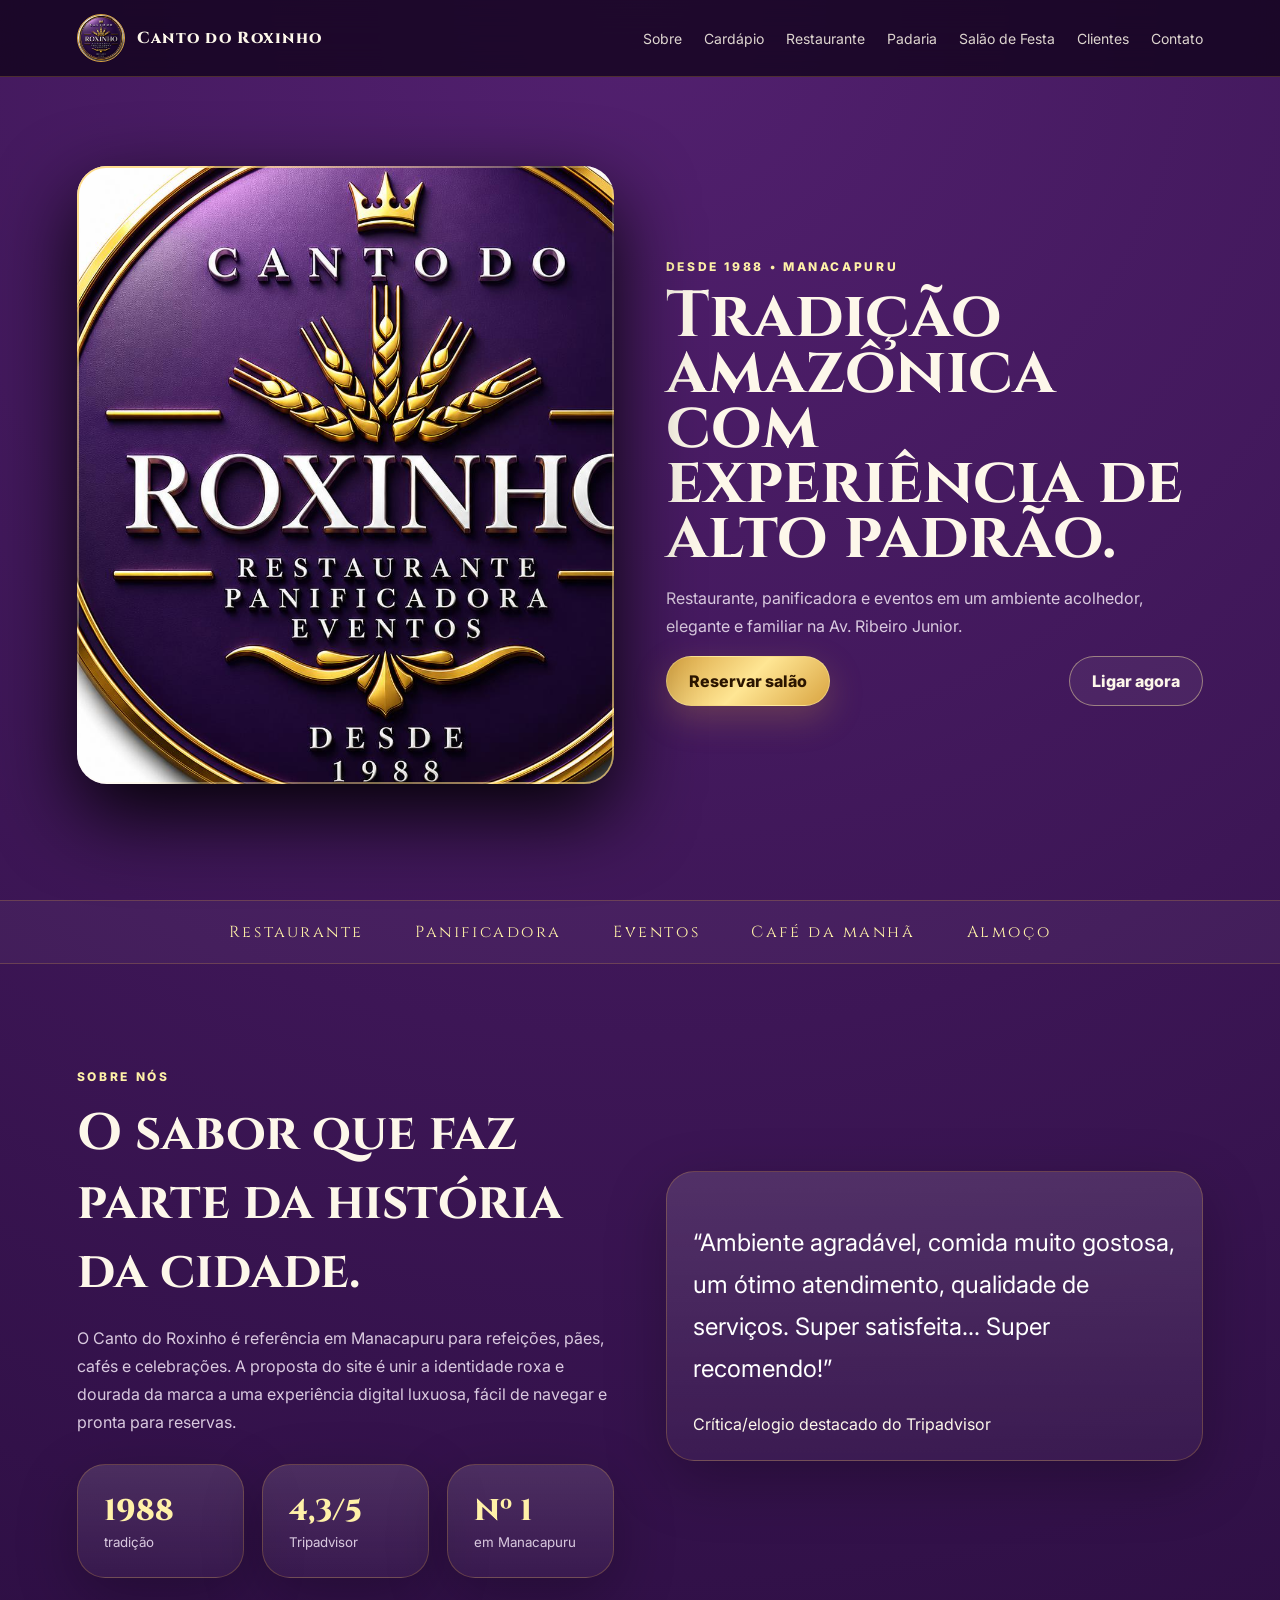
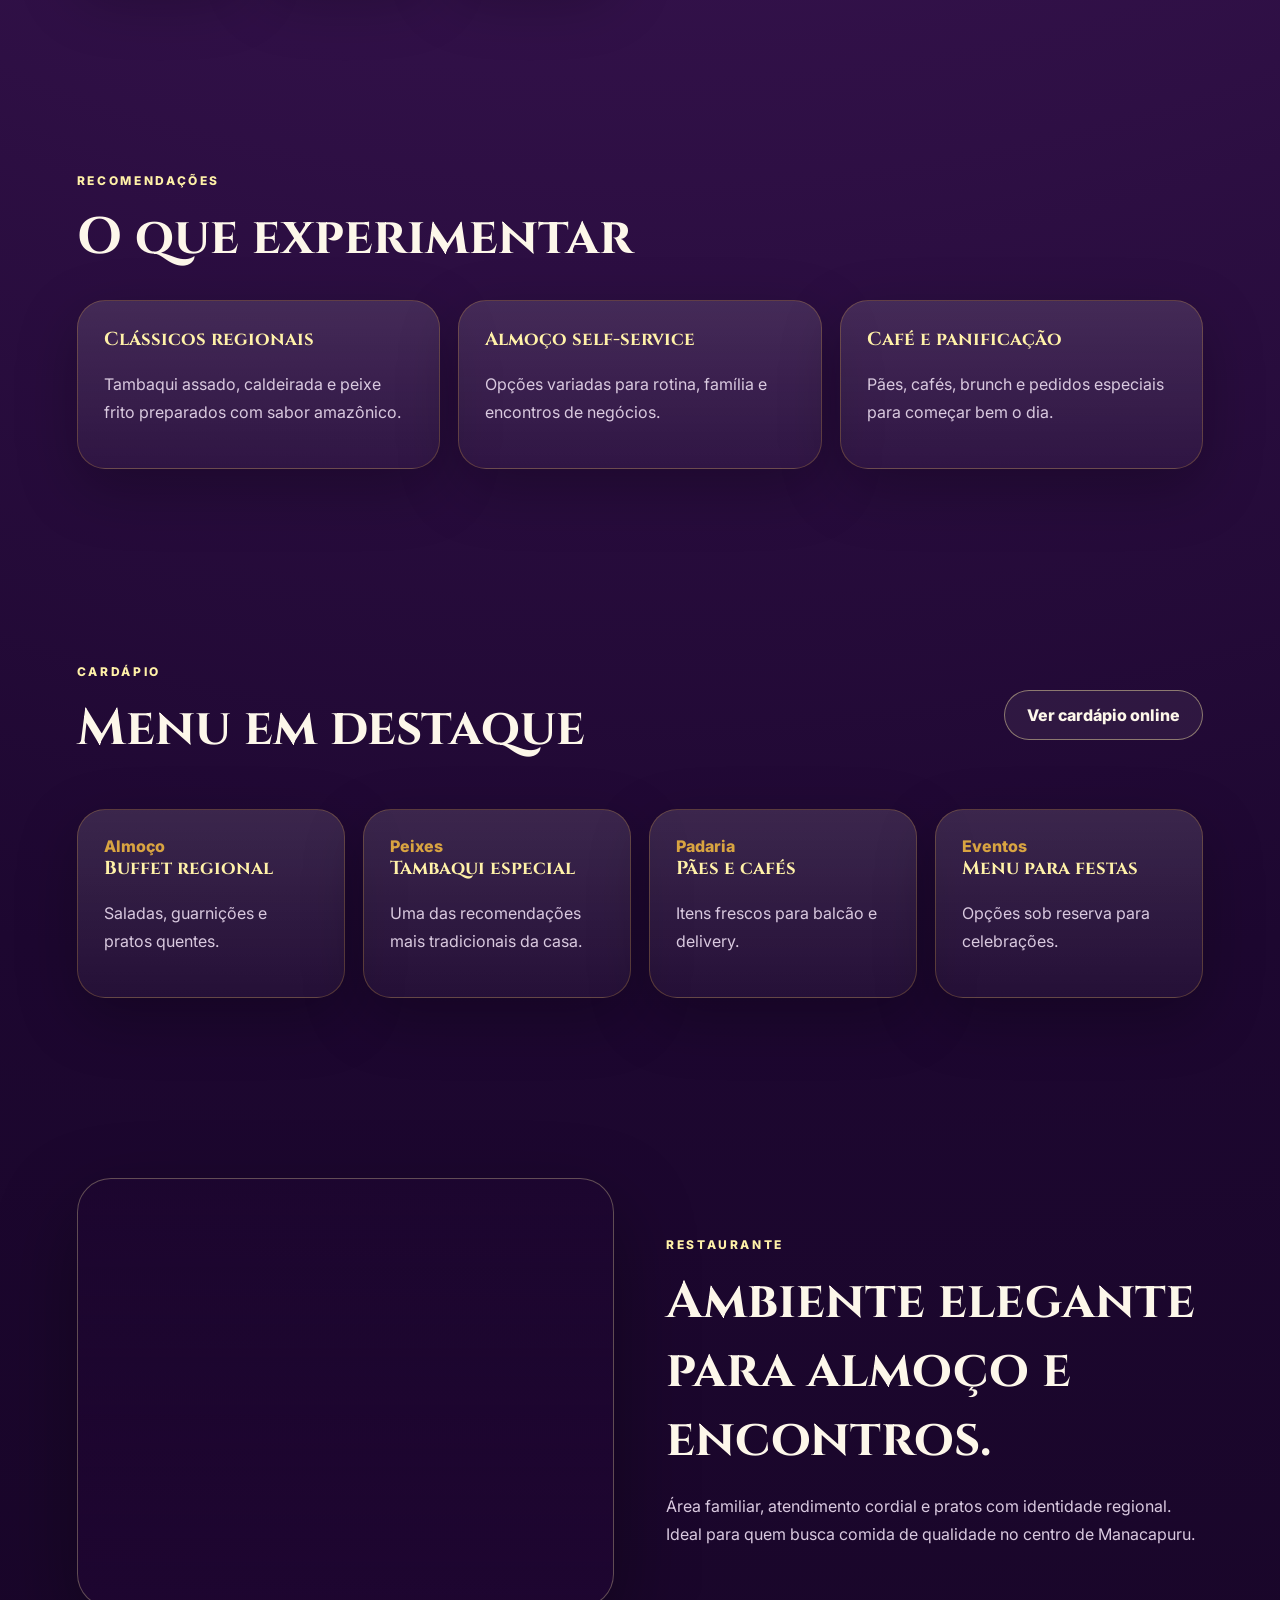
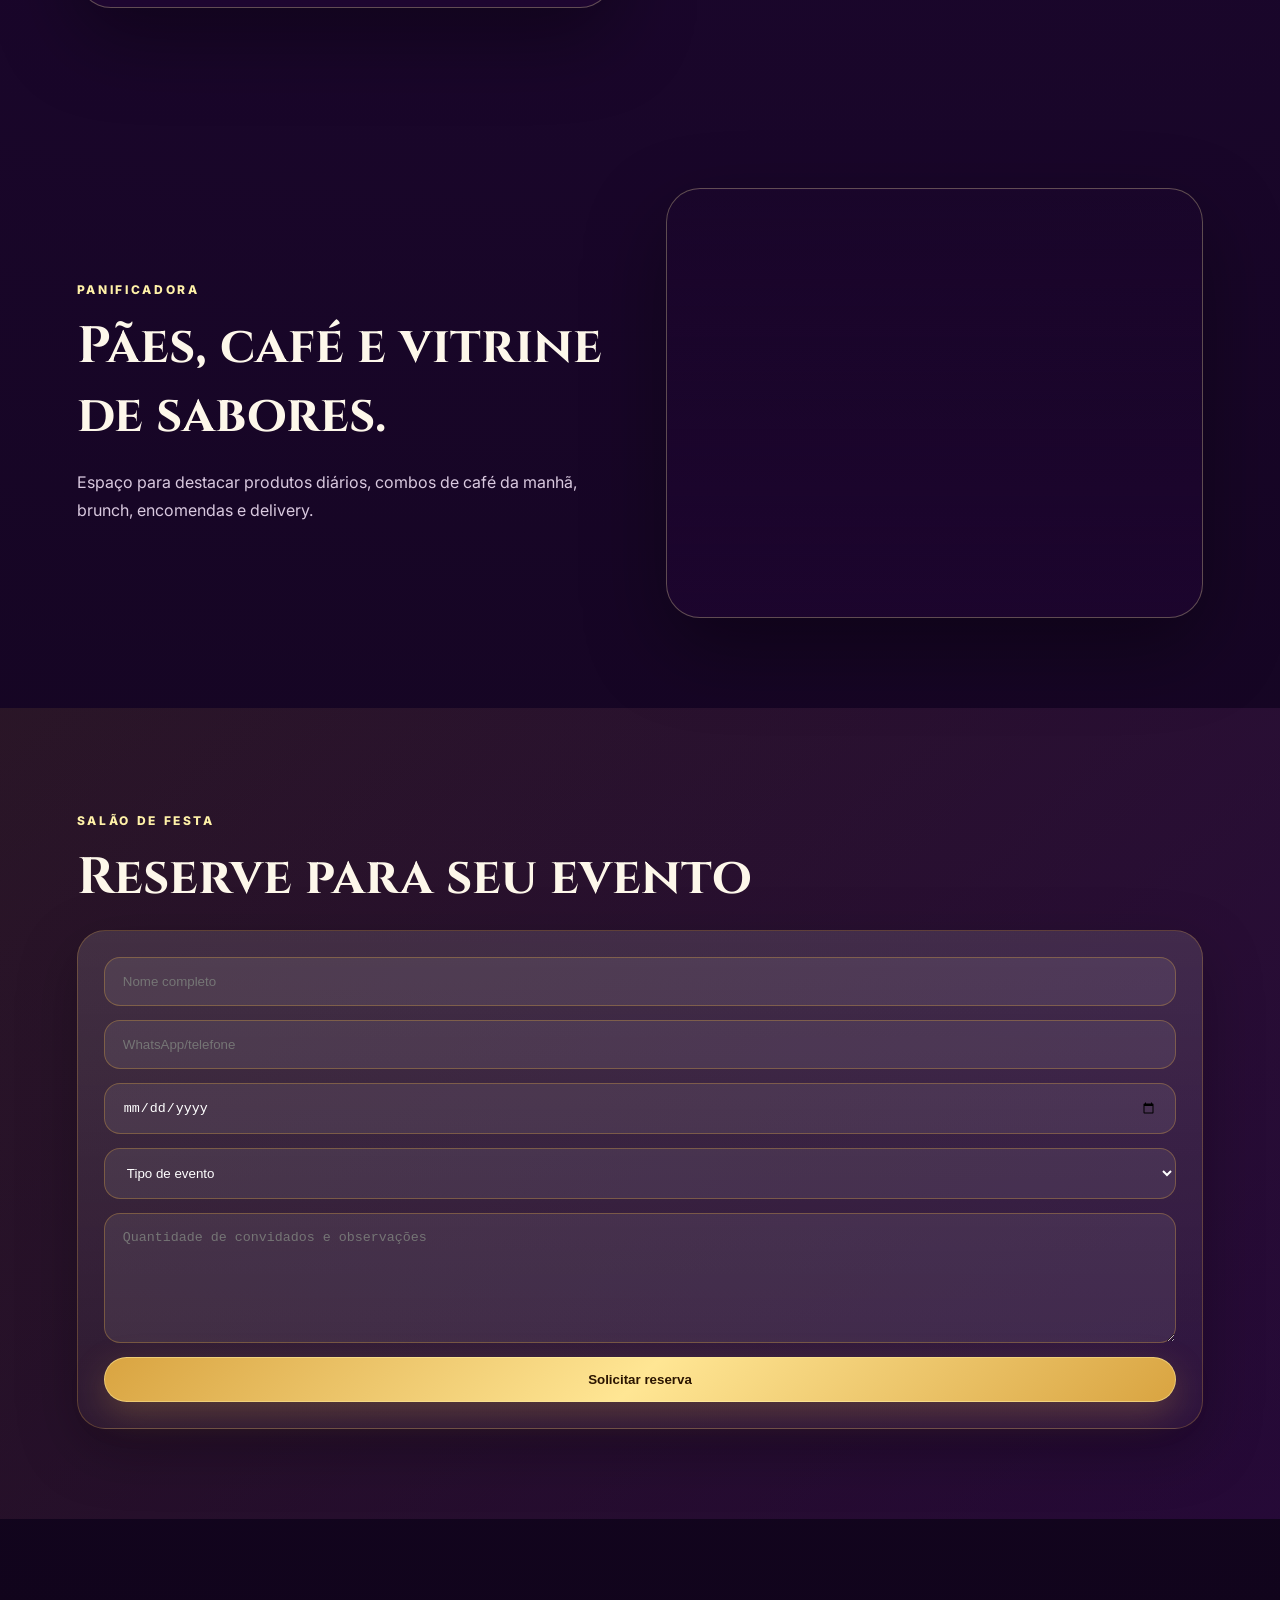
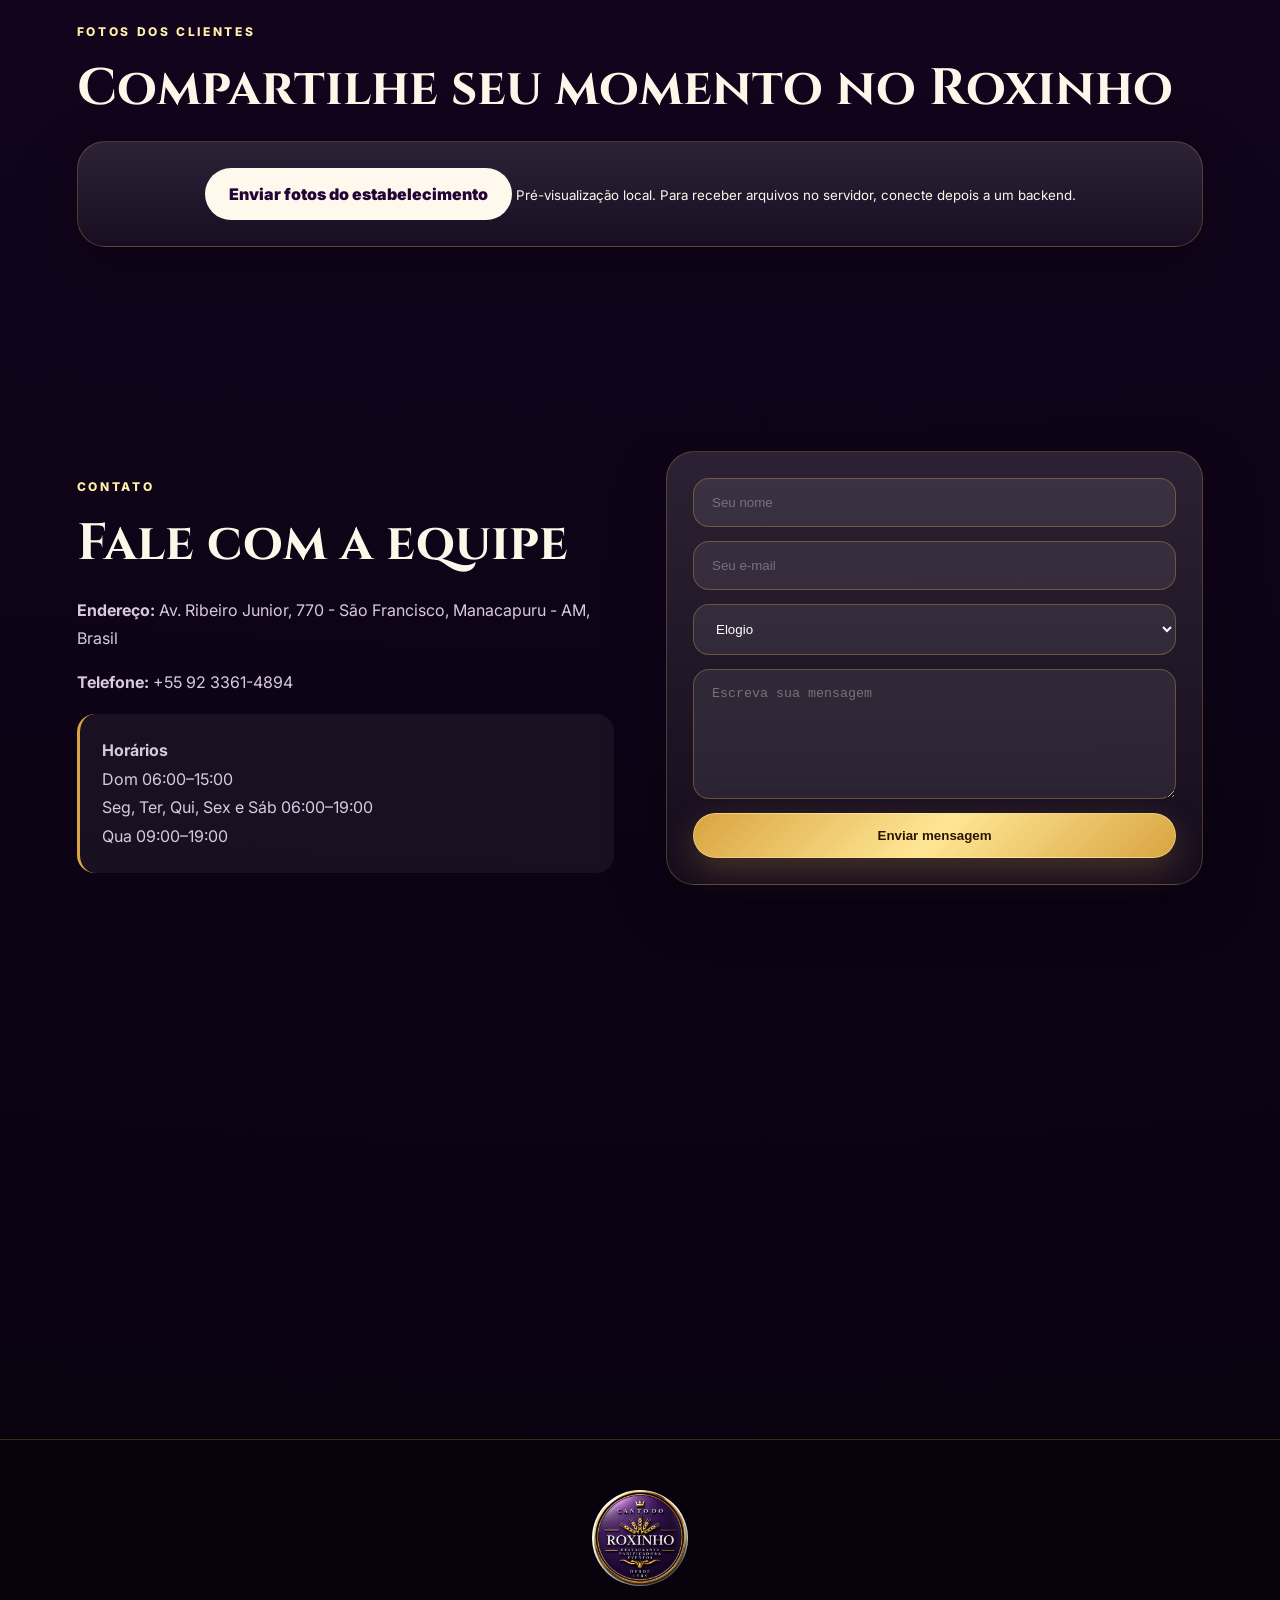
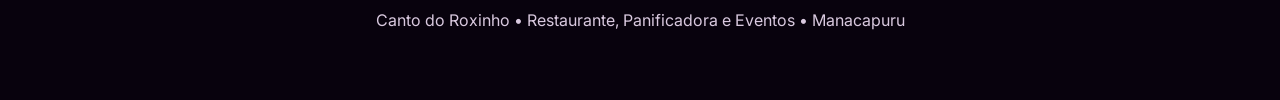
==== index.html @ dbddd4a9 "Primeiro commit" ====
<!doctype html>
<html lang="pt-BR">
<head>
  <meta charset="utf-8" />
  <meta name="viewport" content="width=device-width, initial-scale=1" />
  <title>Canto do Roxinho | Restaurante, Panificadora e Eventos</title>
  <meta name="description" content="Canto do Roxinho em Manacapuru: restaurante, panificadora, eventos e reservas. Desde 1988." />
  <link rel="preconnect" href="https://fonts.googleapis.com">
  <link rel="preconnect" href="https://fonts.gstatic.com" crossorigin>
  <link href="https://fonts.googleapis.com/css2?family=Cinzel:wght@500;600;700;800&family=Inter:wght@400;500;600;700&display=swap" rel="stylesheet">
  <link rel="stylesheet" href="style.css" />
</head>
<body>
  <header class="topbar" id="inicio">
    <a class="brand" href="#inicio" aria-label="Canto do Roxinho início">
      <img src="imagem/logo-roxinho.jpeg" alt="Logo Canto do Roxinho" />
      <span>Canto do Roxinho</span>
    </a>
    <button class="menu-toggle" aria-label="Abrir menu">☰</button>
    <nav class="nav">
      <a href="#sobre">Sobre</a>
      <a href="#cardapio">Cardápio</a>
      <a href="#restaurante">Restaurante</a>
      <a href="#padaria">Padaria</a>
      <a href="#eventos">Salão de Festa</a>
      <a href="#galeria">Clientes</a>
      <a href="#contato">Contato</a>
    </nav>
  </header>

  <main>
    <section class="hero video">
      <div class="hero-media">
        <video src="imagem/logo-video.mp4" autoplay muted loop playsinline poster="imagem/logo-roxinho.jpeg"></video>
      </div>
      <div class="hero-content reveal">
        <p class="eyebrow">Desde 1988 • Manacapuru</p>
        <h1>Tradição amazônica com experiência de alto padrão.</h1>
        <p>Restaurante, panificadora e eventos em um ambiente acolhedor, elegante e familiar na Av. Ribeiro Junior.</p>
        <div class="actions">
          <a class="btn primary" href="#eventos">Reservar salão</a>
          <a class="btn ghost" href="tel:+559233614894">Ligar agora</a>
        </div>
      </div>
    </section>

    <section class="lux-strip">
      <span>Restaurante</span><span>Panificadora</span><span>Eventos</span><span>Café da manhã</span><span>Almoço</span>
    </section>

    <section id="sobre" class="section grid-2">
      <div class="reveal">
        <p class="eyebrow">Sobre nós</p>
        <h2>O sabor que faz parte da história da cidade.</h2>
        <p>O Canto do Roxinho é referência em Manacapuru para refeições, pães, cafés e celebrações. A proposta do site é unir a identidade roxa e dourada da marca a uma experiência digital luxuosa, fácil de navegar e pronta para reservas.</p>
        <div class="stats">
          <div><strong>1988</strong><small>tradição</small></div>
          <div><strong>4,3/5</strong><small>Tripadvisor</small></div>
          <div><strong>Nº 1</strong><small>em Manacapuru</small></div>
        </div>
      </div>
      <article class="testimonial reveal">
        <p class="quote">“Ambiente agradável, comida muito gostosa, um ótimo atendimento, qualidade de serviços. Super satisfeita... Super recomendo!”</p>
        <span>Crítica/elogio destacado do Tripadvisor</span>
      </article>
    </section>

    <section class="section recommendations">
      <p class="eyebrow">Recomendações</p>
      <h2>O que experimentar</h2>
      <div class="cards">
        <article><h3>Clássicos regionais</h3><p>Tambaqui assado, caldeirada e peixe frito preparados com sabor amazônico.</p></article>
        <article><h3>Almoço self-service</h3><p>Opções variadas para rotina, família e encontros de negócios.</p></article>
        <article><h3>Café e panificação</h3><p>Pães, cafés, brunch e pedidos especiais para começar bem o dia.</p></article>
      </div>
    </section>

    <section id="cardapio" class="section menu-section">
      <div class="section-head">
        <div><p class="eyebrow">Cardápio</p><h2>Menu em destaque</h2></div>
        <a class="btn ghost" href="https://cantodoroxinho.menudino.com.br/" target="_blank" rel="noopener">Ver cardápio online</a>
      </div>
      <div class="menu-grid">
        <article><span>Almoço</span><h3>Buffet regional</h3><p>Saladas, guarnições e pratos quentes.</p></article>
        <article><span>Peixes</span><h3>Tambaqui especial</h3><p>Uma das recomendações mais tradicionais da casa.</p></article>
        <article><span>Padaria</span><h3>Pães e cafés</h3><p>Itens frescos para balcão e delivery.</p></article>
        <article><span>Eventos</span><h3>Menu para festas</h3><p>Opções sob reserva para celebrações.</p></article>
      </div>
    </section>

    <section id="restaurante" class="section feature right">
      <div class="photo-card restaurant-photo"></div>
      <div class="reveal"><p class="eyebrow">Restaurante</p><h2>Ambiente elegante para almoço e encontros.</h2><p>Área familiar, atendimento cordial e pratos com identidade regional. Ideal para quem busca comida de qualidade no centro de Manacapuru.</p></div>
    </section>

    <section id="padaria" class="section feature">
      <div class="reveal"><p class="eyebrow">Panificadora</p><h2>Pães, café e vitrine de sabores.</h2><p>Espaço para destacar produtos diários, combos de café da manhã, brunch, encomendas e delivery.</p></div>
      <div class="photo-card bakery-photo"></div>
    </section>

    <section id="eventos" class="section events">
      <div class="section-head"><div><p class="eyebrow">Salão de festa</p><h2>Reserve para seu evento</h2></div></div>
      <form class="form glass" name="reserva-evento">
        <input type="text" name="nome" placeholder="Nome completo" required>
        <input type="tel" name="telefone" placeholder="WhatsApp/telefone" required>
        <input type="date" name="data" required>
        <select name="tipo" required><option value="">Tipo de evento</option><option>Aniversário</option><option>Casamento</option><option>Corporativo</option><option>Confraternização</option></select>
        <textarea name="mensagem" placeholder="Quantidade de convidados e observações"></textarea>
        <button class="btn primary" type="submit">Solicitar reserva</button>
      </form>
    </section>

    <section id="galeria" class="section gallery">
      <p class="eyebrow">Fotos dos clientes</p>
      <h2>Compartilhe seu momento no Roxinho</h2>
      <div class="upload-box">
        <input id="fotoCliente" type="file" accept="image/*" multiple>
        <label for="fotoCliente">Enviar fotos do estabelecimento</label>
        <small>Pré-visualização local. Para receber arquivos no servidor, conecte depois a um backend.</small>
      </div>
      <div id="preview" class="preview-grid"></div>
    </section>

    <section id="contato" class="section contact grid-2">
      <div>
        <p class="eyebrow">Contato</p>
        <h2>Fale com a equipe</h2>
        <p><strong>Endereço:</strong> Av. Ribeiro Junior, 770 - São Francisco, Manacapuru - AM, Brasil</p>
        <p><strong>Telefone:</strong> <a href="tel:+559233614894">+55 92 3361-4894</a></p>
        <div class="hours"><strong>Horários</strong><br>Dom 06:00–15:00<br>Seg, Ter, Qui, Sex e Sáb 06:00–19:00<br>Qua 09:00–19:00</div>
      </div>
      <form class="form" name="elogios-reclamacoes">
        <input type="text" name="nome" placeholder="Seu nome" required>
        <input type="email" name="email" placeholder="Seu e-mail">
        <select name="categoria"><option>Elogio</option><option>Reclamação</option><option>Sugestão</option></select>
        <textarea name="mensagem" placeholder="Escreva sua mensagem" required></textarea>
        <button class="btn primary" type="submit">Enviar mensagem</button>
      </form>
    </section>

    <section class="map">
      <iframe title="Mapa Canto do Roxinho" loading="lazy" allowfullscreen referrerpolicy="no-referrer-when-downgrade" src="https://www.google.com/maps?q=Av.%20Ribeiro%20Junior%2C%20770%20-%20S%C3%A3o%20Francisco%2C%20Manacapuru%20-%20AM%2C%20Brasil&output=embed"></iframe>
    </section>
  </main>

  <footer>
    <img src="imagem/logo-roxinho.jpeg" alt="Canto do Roxinho" />
    <p>Canto do Roxinho • Restaurante, Panificadora e Eventos • Manacapuru</p>
  </footer>

  <script src="script.js"></script>
</body>
</html>
---- style.css ----
:root{--purple:#220536;--purple2:#4a1268;--gold:#d9a441;--gold2:#fff1a8;--cream:#fff8ed;--text:#fdf7ea;--muted:#d9c9df;--dark:#100018}*{box-sizing:border-box}html{scroll-behavior:smooth}body{margin:0;background:radial-gradient(circle at top,#52206f 0,#1d0730 40%,#08020d 100%);font-family:Inter,system-ui,sans-serif;color:var(--text)}a{color:inherit;text-decoration:none}.topbar{position:fixed;inset:0 0 auto;z-index:10;display:flex;align-items:center;justify-content:space-between;padding:14px 6vw;background:rgba(12,0,20,.72);backdrop-filter:blur(18px);border-bottom:1px solid rgba(217,164,65,.25)}.brand{display:flex;align-items:center;gap:12px;font-family:Cinzel,serif;font-weight:800;letter-spacing:.08em}.brand img{width:48px;height:48px;border-radius:50%;object-fit:cover;border:1px solid var(--gold)}.nav{display:flex;gap:22px;font-size:14px}.nav a{opacity:.86}.nav a:hover{color:var(--gold2)}.menu-toggle{display:none;background:none;color:white;border:0;font-size:28px}.hero{min-height:100vh;display:grid;grid-template-columns:1fr 1fr;align-items:center;gap:4vw;padding:120px 6vw 70px
}

.hero-media{
  position: relative;
  overflow: hidden;
  border-radius: 30px;
   box-shadow: 0 30px 80px rgba(0,0,0,.95);
}

.hero-media::before{
  content: "";
  position: absolute;
  inset: -.05em;
  border-radius: 30px;
  
  padding: 3px;
  background: linear-gradient(
    135deg,
    rgba(255,215,120,.9),
    rgba(255,255,255,.2),
    rgba(255,215,120,.7)
  );
  
  -webkit-mask:
    linear-gradient(#fff 0 0) content-box,
    linear-gradient(#fff 0 0);

  -webkit-mask-composite: xor;
  mask-composite: exclude;

  pointer-events: none;
  z-index: 3;
}

.hero video{
  width: 115%;
  height: 100%;
  object-fit: cover;
  object-position: center;
  transform: scale(1.22);
  box-shadow: 0 30px 80px rgba(0,0,0,.75);
  display: block;
  border-radius: 30px;
}

.eyebrow{
    color:var(--gold2);
    text-transform:uppercase;
    letter-spacing:.22em;
    font-size:12px;
    font-weight:800
}

h1,h2,h3{
    font-family:Cinzel,serif;
    margin:0 0 18px
}

h1{
    font-size:clamp(42px,6vw,65px);
    line-height:.85
}

h2{
    font-size:clamp(32px,4vw,56px)
}

p{
    line-height:1.75;
    color:var(--muted)
}

.actions,.section-head{
    display:flex;
    gap:16px;
    align-items:center;
    justify-content:space-between;
    flex-wrap:wrap
}

.btn{
    display:inline-flex;
    align-items:center;
    justify-content:center;
    padding:14px 22px;
    border-radius:999px;
    border:1px solid rgba(255,241,168,.45);
    font-weight:800
}

.primary{
    background:linear-gradient(135deg,var(--gold),#ffe694,var(--gold));
    color:#2b1500;
    box-shadow:0 12px 34px rgba(217,164,65,.25)
}

.ghost{
    background:rgba(255,255,255,.06)
}

.lux-strip{
    display:flex;
    justify-content:center;
    gap:4vw;
    flex-wrap:wrap;
    padding:20px;border-block:1px solid rgba(217,164,65,.25);
    background:rgba(255,255,255,.04);
    font-family:Cinzel,serif;
    color:var(--gold2);
    letter-spacing:.16em
}

.section{
    padding:90px 6vw
}

.grid-2,.feature{
    display:grid;
    grid-template-columns:1fr 1fr;
    gap:52px;
    align-items:center
}
.stats,.cards,.menu-grid{
    display:grid;
    grid-template-columns:repeat(3,1fr);
    gap:18px;
    margin-top:28px
}

.stats div,.cards article,.menu-grid article,.testimonial,.form,.upload-box{
    background:linear-gradient(180deg,rgba(255,255,255,.12),rgba(255,255,255,.04));
    border:1px solid rgba(217,164,65,.28);
    border-radius:28px;
    padding:26px;
    box-shadow:0 20px 60px rgba(0,0,0,.25)
}
    
.stats strong{
    display:block;
    font:800 30px Cinzel;
    color:var(--gold2)
}

.stats small{color:var(--muted)}.quote{font-size:24px;color:#fff}.cards article h3,.menu-grid h3{color:var(--gold2)}.menu-grid{grid-template-columns:repeat(4,1fr)}.menu-grid span{color:var(--gold);font-weight:800}.feature.right .photo-card{order:0}.photo-card{min-height:430px;border-radius:34px;border:1px solid rgba(255,241,168,.3);box-shadow:0 30px 80px rgba(0,0,0,.35);background-size:cover;background-position:center
}

.restaurant-photo{
    background-image:linear-gradient(rgba(34,5,54,.15),rgba(34,5,54,.5)),url('https://lh3.googleusercontent.com/gps-cs-s/APNQkAG8lcyWveWOEG59cWbdTxUIveDEpcmET1jn8rRhLEbzMNO5WqIMc0OxQoF7GUBUKgPiy4kHUjY-jaC_ulukB85bCBOaFvoJilo54xczYNANyBy43JIEvT_Alxj0wdQw3CTRXfza=s1360-w1360-h1020')
}

.bakery-photo{
    background-image:linear-gradient(rgba(34,5,54,.12),rgba(34,5,54,.5)),url('https://lh3.googleusercontent.com/gps-cs-s/APNQkAHgxPpT66o4AS8GD2axR4_dQwZad3cBD3YgUeX8PGh8Q_nVk7eqTKKvCKNgoC0Yfg2E7L7N6ER2WftAlwgSbnxp5Mr_wOt4ah7INRf4LPcup-Zt1dfBl7jv0I4zeAukR8OxZgj4ow=s1360-w1360-h1020')
}

.events{background:linear-gradient(135deg,rgba(217,164,65,.1),rgba(74,18,104,.35))
}

.form{
    display:grid;gap:14px
}

.form input,.form textarea,.form select{
    width:100%;padding:16px 18px;border-radius:16px;border:1px solid rgba(217,164,65,.35);background:rgba(255,255,255,.08);color:#fff}.form option{color:#1d0730}.form textarea{min-height:130px}.upload-box{text-align:center}.upload-box input{display:none}.upload-box label{display:inline-block;cursor:pointer;padding:16px 24px;border-radius:999px;background:var(--cream);color:var(--purple);font-weight:900}.preview-grid{display:grid;grid-template-columns:repeat(4,1fr);gap:16px;margin-top:24px}.preview-grid img{width:100%;height:230px;object-fit:cover;border-radius:22px;border:1px solid rgba(217,164,65,.35)}.hours{margin-top:18px;padding:22px;border-left:3px solid var(--gold);background:rgba(255,255,255,.05);border-radius:18px;color:var(--muted);line-height:1.8}.map iframe{width:100%;height:460px;border:0;filter:saturate(.9) contrast(1.05)}footer{text-align:center;padding:50px 6vw;background:#08020d;border-top:1px solid rgba(217,164,65,.25)}footer img{width:96px;height:96px;border-radius:50%;object-fit:cover}.reveal{opacity:0;transform:translateY(24px);transition:.8s ease
}

.reveal.visible{opacity:1;transform:none}@media (max-width:900px){.menu-toggle{display:block
}

.nav{display:none;position:absolute;top:78px;left:0;right:0;padding:20px 6vw;background:#100018;flex-direction:column
}

.nav.open{display:flex
}

.hero,.grid-2,.feature{grid-template-columns:1fr
}

.stats,.cards,.menu-grid,.preview-grid{grid-template-columns:1fr}

.section{padding:70px 5vw}h1{font-size:44px
}
.hero{padding-top:110px}
}
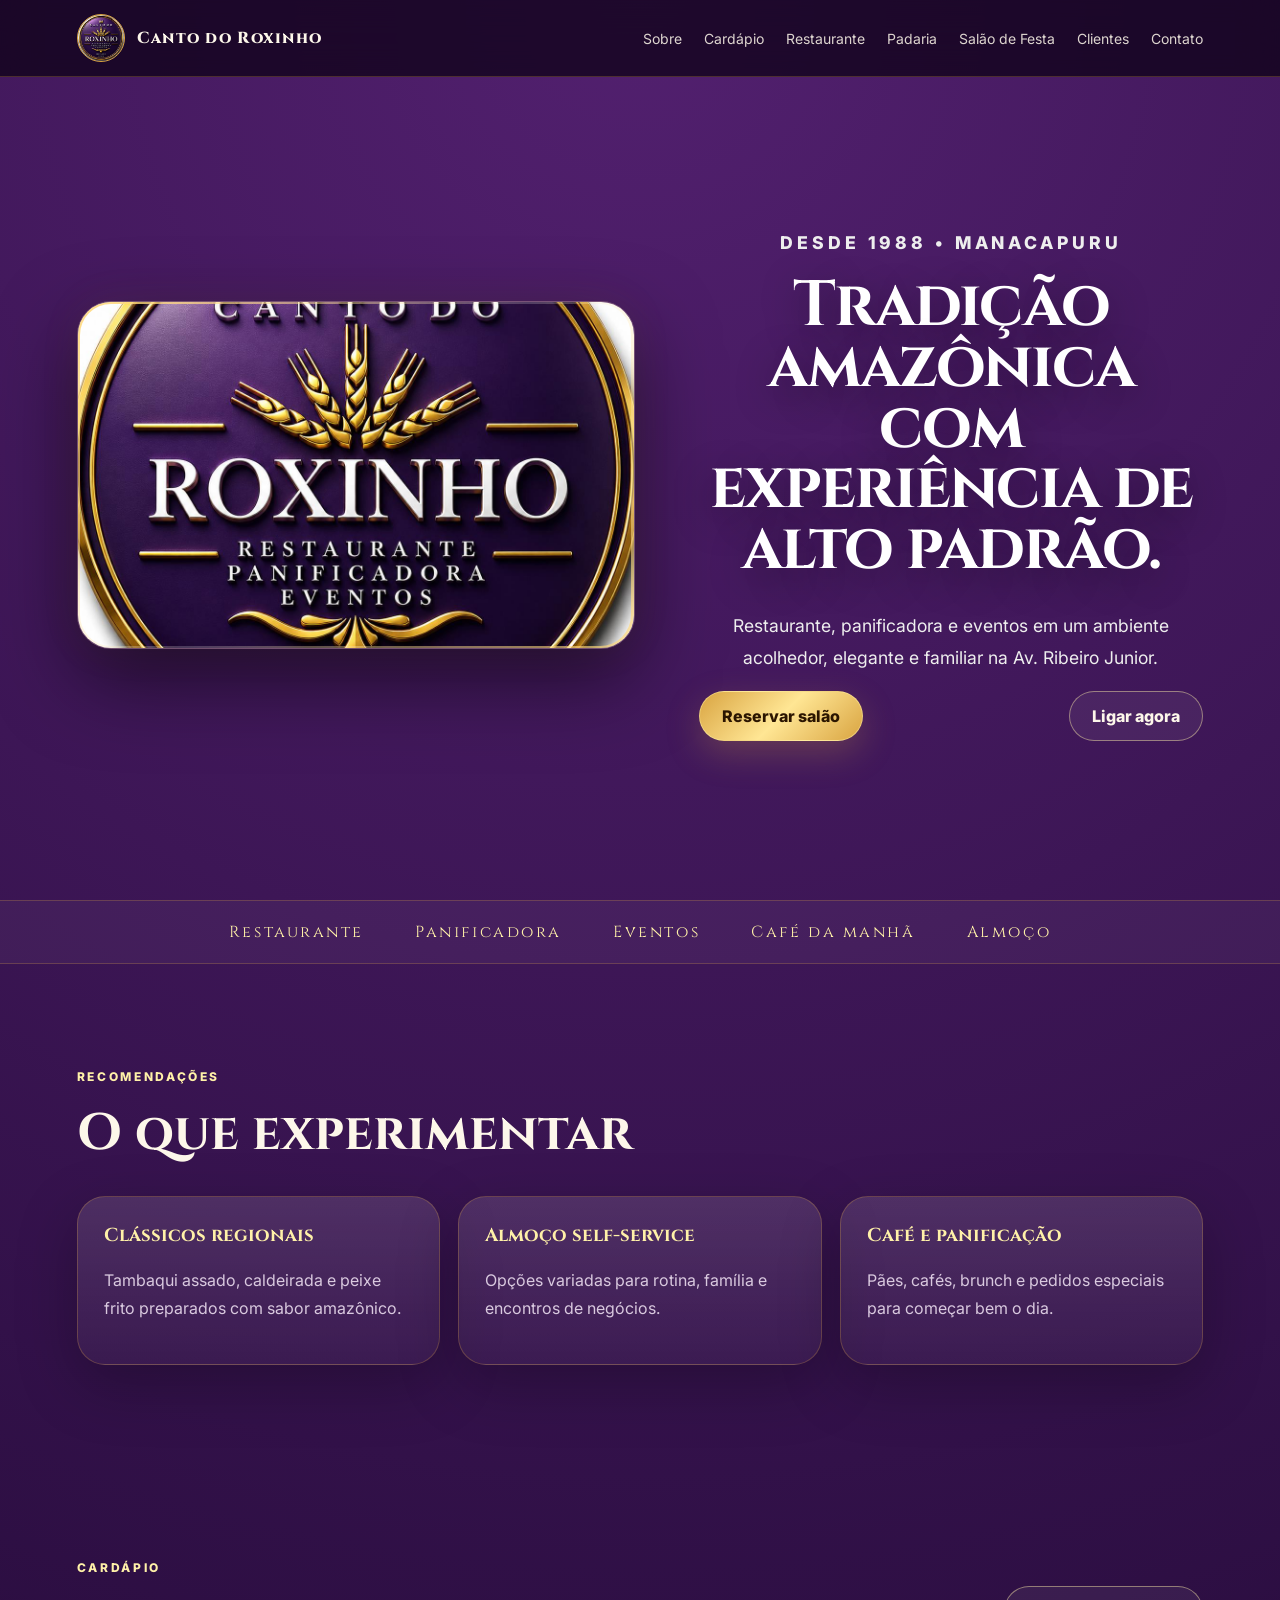
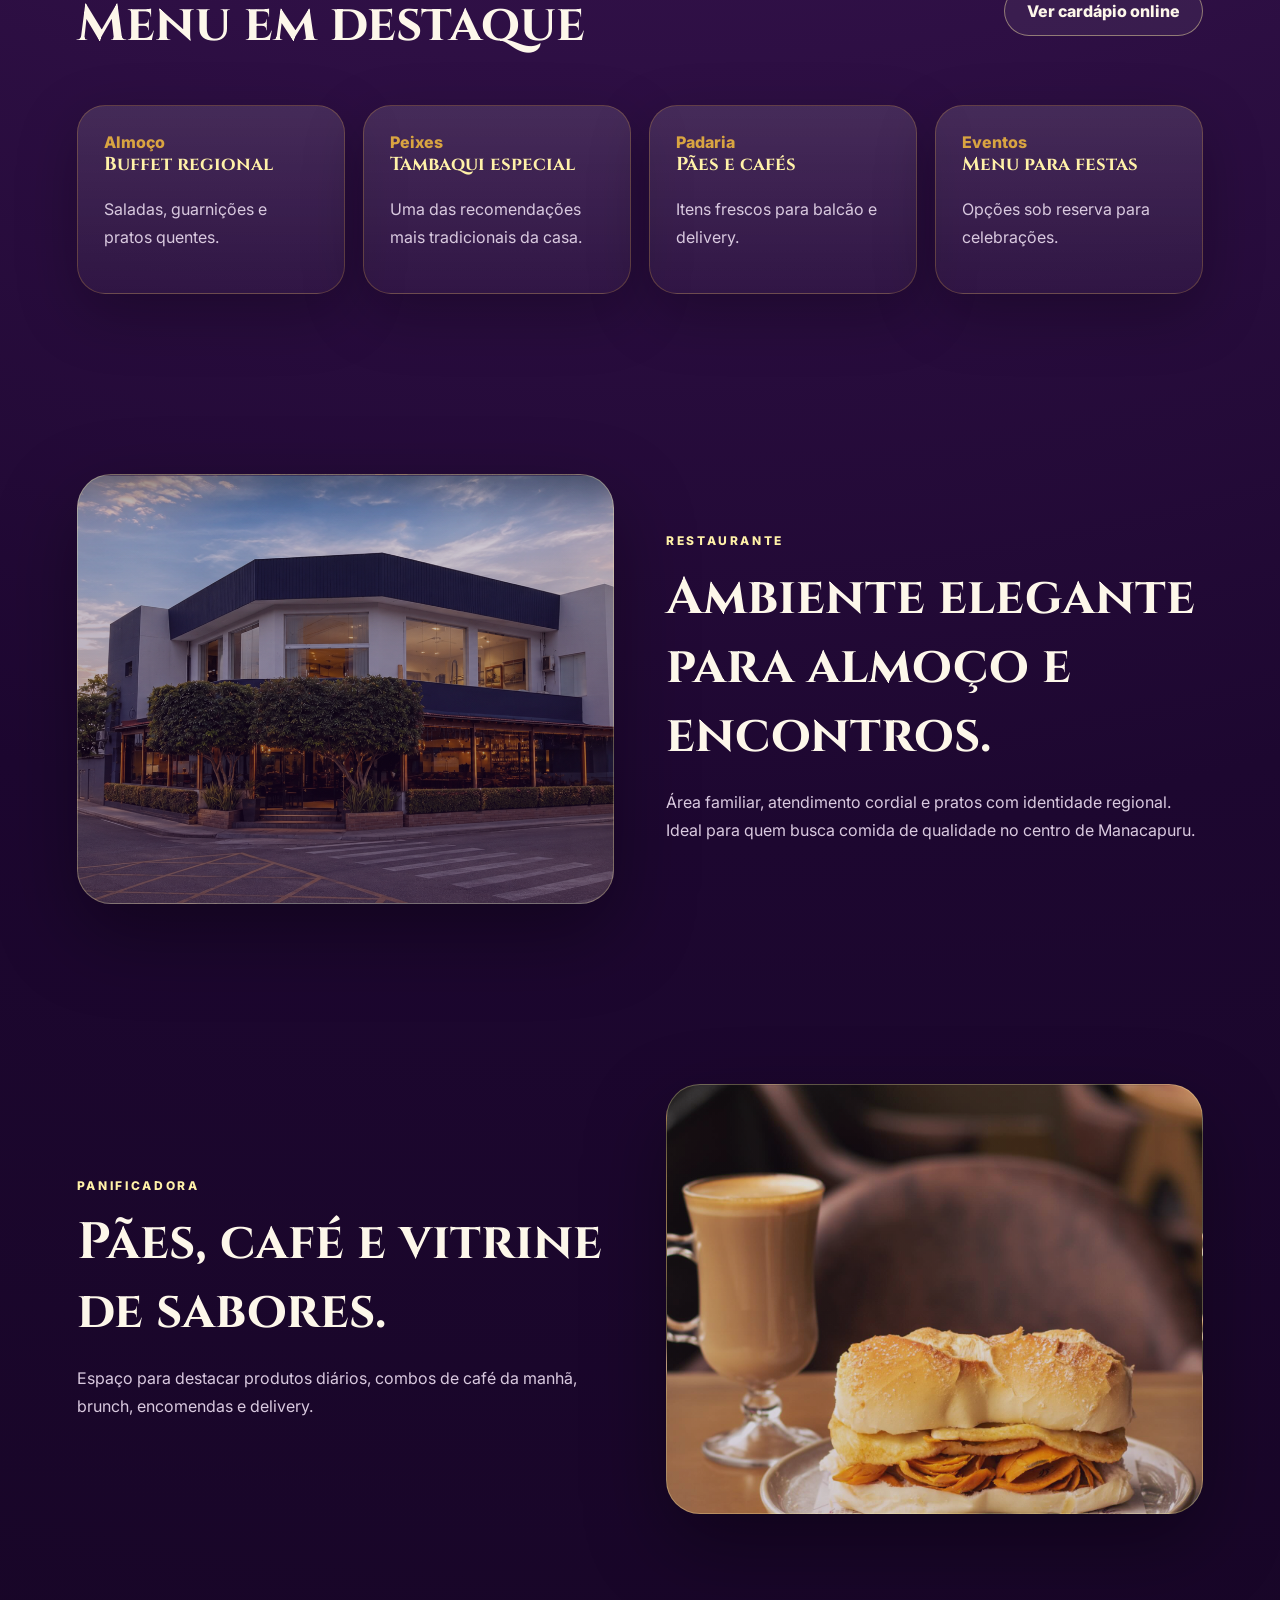
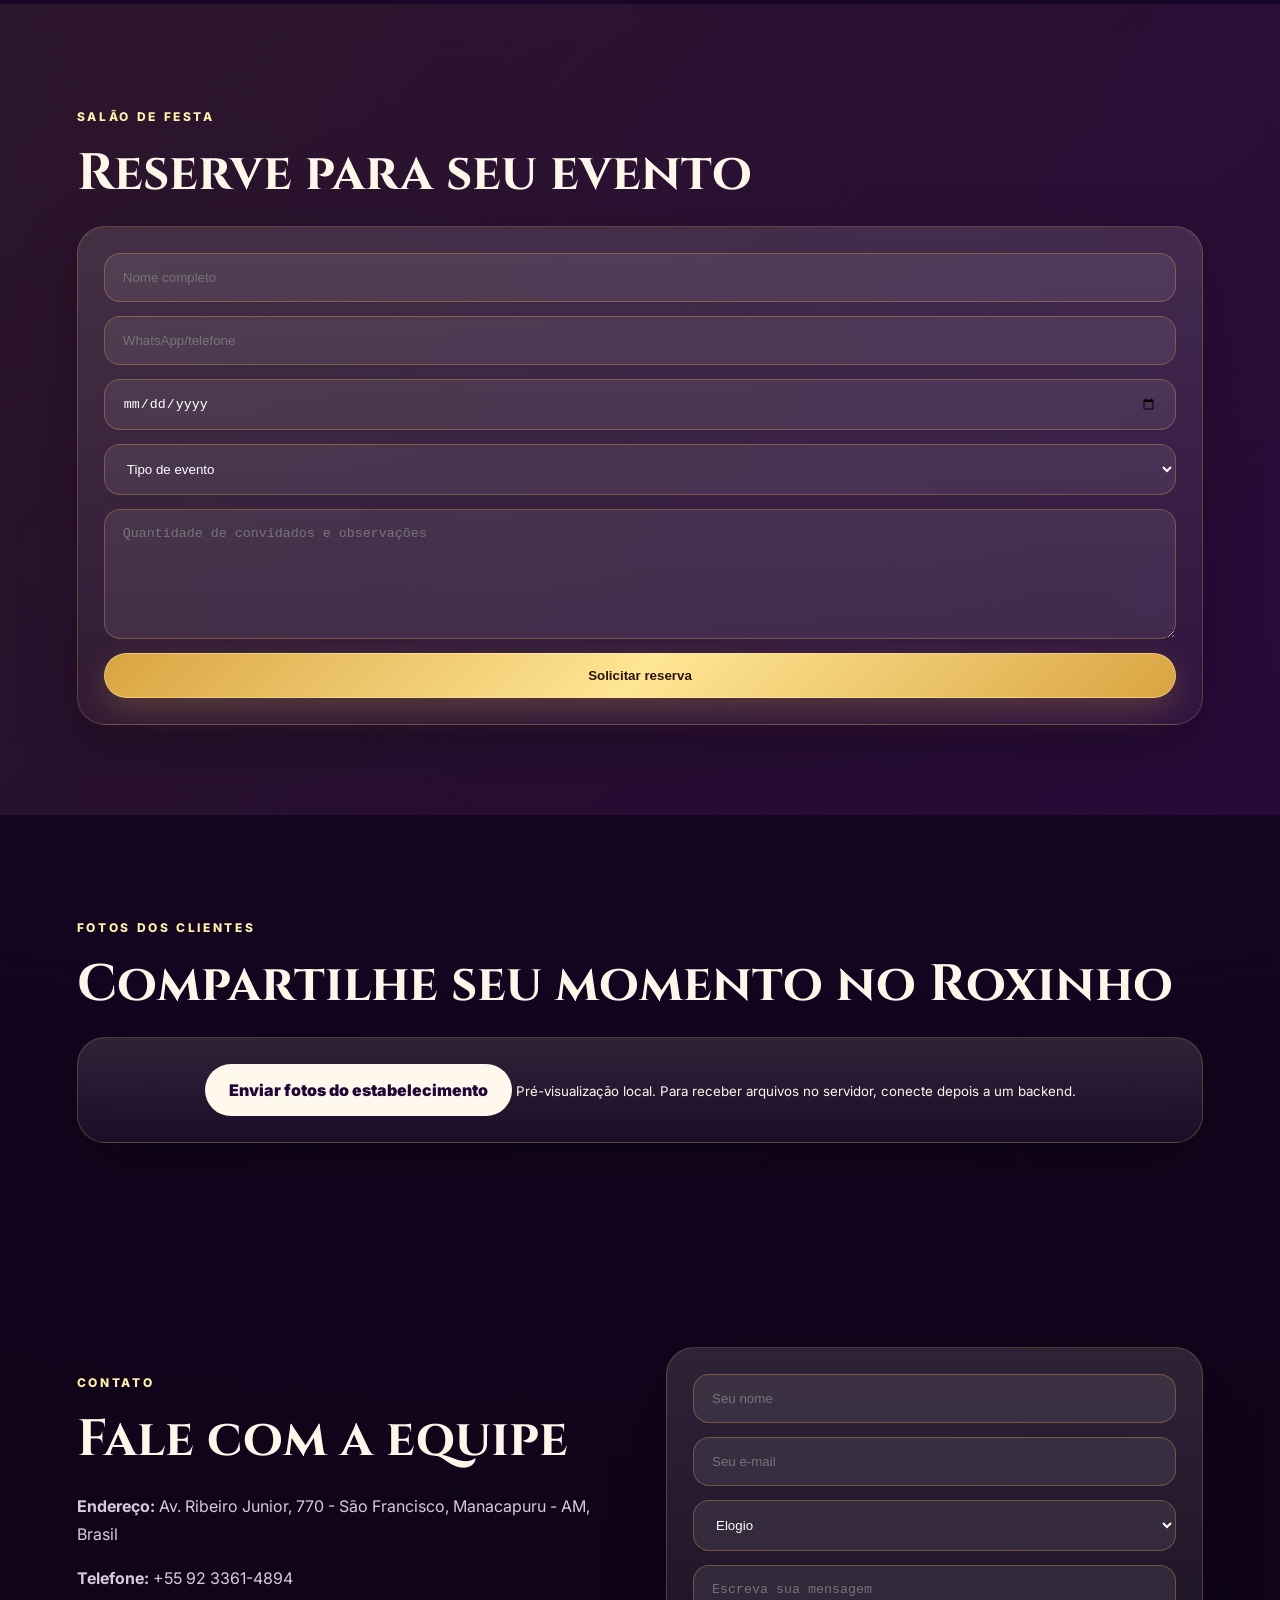
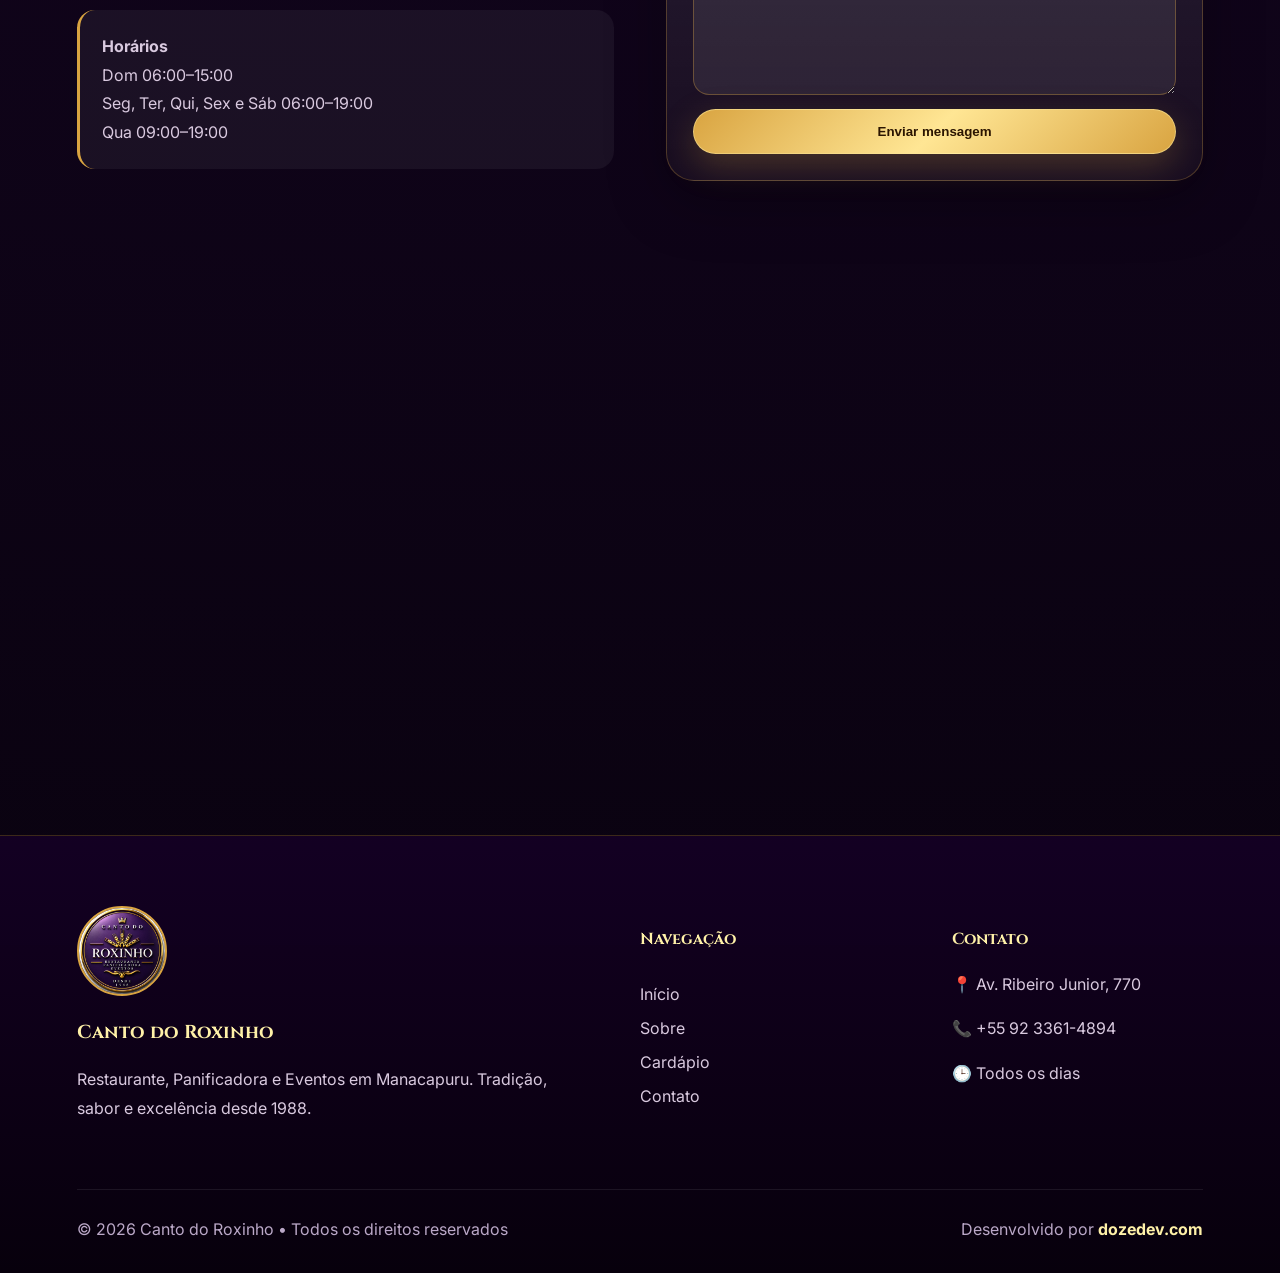
==== commit 27ccde1d: "Atualização" ====
--- a/index.html
+++ b/index.html
@@ -12,19 +12,19 @@
 </head>
 <body>
   <header class="topbar" id="inicio">
-    <a class="brand" href="#inicio" aria-label="Canto do Roxinho início">
+    <a class="brand" href="index.html" aria-label="Canto do Roxinho início">
       <img src="imagem/logo-roxinho.jpeg" alt="Logo Canto do Roxinho" />
       <span>Canto do Roxinho</span>
     </a>
     <button class="menu-toggle" aria-label="Abrir menu">☰</button>
     <nav class="nav">
-      <a href="#sobre">Sobre</a>
-      <a href="#cardapio">Cardápio</a>
+      <a href="sobre.html">Sobre</a>
+      <a href="cardapio.html">Cardápio</a>
       <a href="#restaurante">Restaurante</a>
       <a href="#padaria">Padaria</a>
-      <a href="#eventos">Salão de Festa</a>
+      <a href="salao.html">Salão de Festa</a>
       <a href="#galeria">Clientes</a>
-      <a href="#contato">Contato</a>
+      <a href="contato.html">Contato</a>
     </nav>
   </header>
 
@@ -48,24 +48,7 @@
       <span>Restaurante</span><span>Panificadora</span><span>Eventos</span><span>Café da manhã</span><span>Almoço</span>
     </section>
 
-    <section id="sobre" class="section grid-2">
-      <div class="reveal">
-        <p class="eyebrow">Sobre nós</p>
-        <h2>O sabor que faz parte da história da cidade.</h2>
-        <p>O Canto do Roxinho é referência em Manacapuru para refeições, pães, cafés e celebrações. A proposta do site é unir a identidade roxa e dourada da marca a uma experiência digital luxuosa, fácil de navegar e pronta para reservas.</p>
-        <div class="stats">
-          <div><strong>1988</strong><small>tradição</small></div>
-          <div><strong>4,3/5</strong><small>Tripadvisor</small></div>
-          <div><strong>Nº 1</strong><small>em Manacapuru</small></div>
-        </div>
-      </div>
-      <article class="testimonial reveal">
-        <p class="quote">“Ambiente agradável, comida muito gostosa, um ótimo atendimento, qualidade de serviços. Super satisfeita... Super recomendo!”</p>
-        <span>Crítica/elogio destacado do Tripadvisor</span>
-      </article>
-    </section>
-
-    <section class="section recommendations">
+        <section class="section recommendations">
       <p class="eyebrow">Recomendações</p>
       <h2>O que experimentar</h2>
       <div class="cards">
@@ -143,9 +126,65 @@
     </section>
   </main>
 
-  <footer>
-    <img src="imagem/logo-roxinho.jpeg" alt="Canto do Roxinho" />
-    <p>Canto do Roxinho • Restaurante, Panificadora e Eventos • Manacapuru</p>
+  <!-- ==========================================
+       FOOTER
+  =========================================== -->
+
+  <footer class="footer">
+
+    <div class="footer-top">
+
+      <div class="footer-brand">
+
+        <img src="imagem/logo-roxinho.jpeg" alt="Canto do Roxinho" />
+
+        <h3>Canto do Roxinho</h3>
+
+        <p>
+          Restaurante, Panificadora e Eventos em Manacapuru.
+          Tradição, sabor e excelência desde 1988.
+        </p>
+
+      </div>
+
+      <div class="footer-links">
+
+        <h4>Navegação</h4>
+
+        <a href="index.html">Início</a>
+        <a href="sobre.html">Sobre</a>
+        <a href="cardapio.html">Cardápio</a>
+        <a href="contato.html">Contato</a>
+
+      </div>
+
+      <div class="footer-contact">
+
+        <h4>Contato</h4>
+
+        <p>📍 Av. Ribeiro Junior, 770</p>
+        <p>📞 +55 92 3361-4894</p>
+        <p>🕒 Todos os dias</p>
+
+      </div>
+
+    </div>
+
+    <div class="footer-bottom">
+
+      <p>
+        © 2026 Canto do Roxinho • Todos os direitos reservados
+      </p>
+
+      <p class="dev">
+        Desenvolvido por
+        <a href="https://dozedev.com" target="_blank">
+          dozedev.com
+        </a>
+      </p>
+
+    </div>
+
   </footer>
 
   <script src="script.js"></script>
--- a/style.css
+++ b/style.css
@@ -1,185 +1,1000 @@
-:root{--purple:#220536;--purple2:#4a1268;--gold:#d9a441;--gold2:#fff1a8;--cream:#fff8ed;--text:#fdf7ea;--muted:#d9c9df;--dark:#100018}*{box-sizing:border-box}html{scroll-behavior:smooth}body{margin:0;background:radial-gradient(circle at top,#52206f 0,#1d0730 40%,#08020d 100%);font-family:Inter,system-ui,sans-serif;color:var(--text)}a{color:inherit;text-decoration:none}.topbar{position:fixed;inset:0 0 auto;z-index:10;display:flex;align-items:center;justify-content:space-between;padding:14px 6vw;background:rgba(12,0,20,.72);backdrop-filter:blur(18px);border-bottom:1px solid rgba(217,164,65,.25)}.brand{display:flex;align-items:center;gap:12px;font-family:Cinzel,serif;font-weight:800;letter-spacing:.08em}.brand img{width:48px;height:48px;border-radius:50%;object-fit:cover;border:1px solid var(--gold)}.nav{display:flex;gap:22px;font-size:14px}.nav a{opacity:.86}.nav a:hover{color:var(--gold2)}.menu-toggle{display:none;background:none;color:white;border:0;font-size:28px}.hero{min-height:100vh;display:grid;grid-template-columns:1fr 1fr;align-items:center;gap:4vw;padding:120px 6vw 70px
+:root{
+  --purple:#220536;
+  --purple2:#4a1268;
+  --gold:#d9a441;
+  --gold2:#fff1a8;
+  --cream:#fff8ed;
+  --text:#fdf7ea;
+  --muted:#d9c9df;
+  --dark:#100018;
+}
+
+/* ==========================================
+   RESET
+========================================== */
+
+*{
+  box-sizing:border-box;
+}
+
+html{
+  scroll-behavior:smooth;
+}
+
+body{
+  margin:0;
+
+  background:
+  radial-gradient(
+    circle at top,
+    #52206f 0,
+    #1d0730 40%,
+    #08020d 100%
+  );
+
+  font-family:Inter,system-ui,sans-serif;
+  color:var(--text);
+}
+
+a{
+  color:inherit;
+  text-decoration:none;
+}
+
+/* ==========================================
+   HEADER
+========================================== */
+
+.topbar{
+  position:fixed;
+  inset:0 0 auto;
+
+  z-index:1000;
+
+  display:flex;
+  align-items:center;
+  justify-content:space-between;
+
+  padding:14px 6vw;
+
+  background:rgba(12,0,20,.72);
+
+  backdrop-filter:blur(18px);
+
+  border-bottom:1px solid rgba(217,164,65,.25);
+}
+
+.brand{
+  display:flex;
+  align-items:center;
+  gap:12px;
+
+  font-family:Cinzel,serif;
+  font-weight:800;
+
+  letter-spacing:.08em;
+}
+
+.brand img{
+  width:48px;
+  height:48px;
+
+  border-radius:50%;
+  object-fit:cover;
+
+  border:1px solid var(--gold);
+}
+
+.nav{
+  display:flex;
+  gap:22px;
+
+  font-size:14px;
+}
+
+.nav a{
+  opacity:.86;
+  transition:.3s;
+}
+
+.nav a:hover{
+  color:var(--gold2);
+}
+
+.menu-toggle{
+  display:none;
+
+  background:none;
+  border:0;
+
+  color:white;
+  font-size:28px;
+}
+
+/* ==========================================
+   HERO
+========================================== */
+
+.hero{
+  min-height:100vh;
+
+  display:grid;
+  grid-template-columns:1.05fr .95fr;
+
+  align-items:center;
+  gap:5vw;
+
+  padding:140px 6vw 90px;
 }
 
 .hero-media{
-  position: relative;
-  overflow: hidden;
-  border-radius: 30px;
-   box-shadow: 0 30px 80px rgba(0,0,0,.95);
+  position:relative;
+
+  overflow:hidden;
+
+  border-radius:34px;
+
+  aspect-ratio:16/10;
+
+  border:1px solid rgba(255,241,168,.25);
+
+  box-shadow:
+    0 30px 80px rgba(0,0,0,.55),
+    0 0 40px rgba(217,164,65,.08);
 }
 
 .hero-media::before{
-  content: "";
-  position: absolute;
-  inset: -.05em;
-  border-radius: 30px;
-  
-  padding: 3px;
-  background: linear-gradient(
+  content:"";
+
+  position:absolute;
+  inset:-.05em;
+
+  border-radius:34px;
+
+  padding:3px;
+
+  background:
+  linear-gradient(
     135deg,
     rgba(255,215,120,.9),
     rgba(255,255,255,.2),
     rgba(255,215,120,.7)
   );
-  
+
   -webkit-mask:
     linear-gradient(#fff 0 0) content-box,
     linear-gradient(#fff 0 0);
 
-  -webkit-mask-composite: xor;
-  mask-composite: exclude;
-
-  pointer-events: none;
-  z-index: 3;
+  -webkit-mask-composite:xor;
+  mask-composite:exclude;
+
+  pointer-events:none;
+
+  z-index:3;
 }
 
 .hero video{
-  width: 115%;
-  height: 100%;
-  object-fit: cover;
-  object-position: center;
-  transform: scale(1.22);
-  box-shadow: 0 30px 80px rgba(0,0,0,.75);
-  display: block;
-  border-radius: 30px;
-}
+  width:100%;
+  height:100%;
+
+  object-fit:cover;
+  object-position:center;
+
+  transform:scale(1.08);
+
+  display:block;
+}
+
+.hero-content{
+  position:relative;
+  z-index:2;
+
+  max-width:720px;
+  text-align:center;
+}
+
+.hero-content h1{
+  font-size:clamp(3rem,5vw,5.6rem);
+
+  line-height:.95;
+  letter-spacing:-.03em;
+
+  color:#fff;
+
+  text-shadow:
+    0 10px 40px rgba(0,0,0,.45);
+
+  margin-bottom:30px;
+
+  font-family:'Cinzel', serif;
+}
+
+.hero-content p{
+  color:#eee;
+
+  font-size:1.1rem;
+  line-height:1.8;
+}
+
+/* ==========================================
+   PAGE HERO
+========================================== */
+
+.page-hero{
+  position:relative;
+
+  min-height:75vh;
+
+  display:flex;
+  align-items:center;
+  justify-content:center;
+
+  padding:120px 8%;
+
+  overflow:hidden;
+}
+
+.sobre-hero{
+  background:
+  linear-gradient(
+    rgba(18,0,28,.75),
+    rgba(18,0,28,.65)
+  ),
+  url('imagem/restaurante26.png')
+  center/cover no-repeat;
+}
+
+.page-hero .overlay{
+  position:absolute;
+  inset:0;
+
+  backdrop-filter:blur(2px);
+}
+
+/* ==========================================
+   TYPOGRAPHY
+========================================== */
 
 .eyebrow{
-    color:var(--gold2);
-    text-transform:uppercase;
-    letter-spacing:.22em;
-    font-size:12px;
-    font-weight:800
+  color:var(--gold2);
+
+  text-transform:uppercase;
+  letter-spacing:.22em;
+
+  font-size:12px;
+  font-weight:800;
 }
 
 h1,h2,h3{
-    font-family:Cinzel,serif;
-    margin:0 0 18px
-}
-
-h1{
-    font-size:clamp(42px,6vw,65px);
-    line-height:.85
+  font-family:Cinzel,serif;
+  margin:0 0 18px;
 }
 
 h2{
-    font-size:clamp(32px,4vw,56px)
+  font-size:clamp(32px,4vw,56px);
 }
 
 p{
-    line-height:1.75;
-    color:var(--muted)
-}
-
-.actions,.section-head{
+  line-height:1.75;
+  color:var(--muted);
+}
+
+/* ==========================================
+   BUTTONS
+========================================== */
+
+.actions,
+.section-head{
+  display:flex;
+  gap:16px;
+
+  align-items:center;
+  justify-content:space-between;
+
+  flex-wrap:wrap;
+}
+
+.btn{
+  display:inline-flex;
+  align-items:center;
+  justify-content:center;
+
+  padding:14px 22px;
+
+  border-radius:999px;
+
+  border:1px solid rgba(255,241,168,.45);
+
+  font-weight:800;
+
+  transition:.3s;
+}
+
+.btn:hover{
+  transform:translateY(-3px);
+}
+
+.primary{
+  background:
+  linear-gradient(
+    135deg,
+    var(--gold),
+    #ffe694,
+    var(--gold)
+  );
+
+  color:#2b1500;
+
+  box-shadow:
+    0 12px 34px rgba(217,164,65,.25);
+}
+
+.ghost{
+  background:rgba(255,255,255,.06);
+}
+
+/* ==========================================
+   STRIP
+========================================== */
+
+.lux-strip{
+  display:flex;
+  justify-content:center;
+  gap:4vw;
+
+  flex-wrap:wrap;
+
+  padding:20px;
+
+  border-block:
+    1px solid rgba(217,164,65,.25);
+
+  background:rgba(255,255,255,.04);
+
+  font-family:Cinzel,serif;
+
+  color:var(--gold2);
+
+  letter-spacing:.16em;
+}
+
+/* ==========================================
+   LAYOUT
+========================================== */
+
+.section{
+  padding:90px 6vw;
+}
+
+.grid-2,
+.feature{
+  display:grid;
+
+  grid-template-columns:1fr 1fr;
+
+  gap:52px;
+
+  align-items:center;
+}
+
+/* ==========================================
+   SOBRE PAGE
+========================================== */
+
+.pagina-sobre{
+  align-items:start;
+  gap:55px;
+}
+
+.pagina-sobre .testimonial{
+  max-width:620px;
+  width:100%;
+
+  justify-self:center;
+
+  padding:22px;
+}
+
+.pagina-sobre .testimonial img{
+  width:100%;
+  height:320px;
+
+  object-fit:cover;
+  object-position:center;
+
+  border-radius:20px;
+
+  display:block;
+
+  margin-top:18px;
+}
+
+.pagina-sobre .testimonial .quote{
+  font-size:22px;
+  margin-bottom:12px;
+}
+
+.pagina-sobre .testimonial span{
+  display:block;
+
+  margin-top:12px;
+
+  font-weight:700;
+
+  color:var(--cream);
+}
+
+.placeholder-fundador{
+  width:100%;
+  height:320px;
+
+  display:flex;
+  align-items:center;
+  justify-content:center;
+
+  border-radius:20px;
+
+  background:
+  linear-gradient(
+    135deg,
+    rgba(255,255,255,.08),
+    rgba(255,255,255,.02)
+  );
+
+  border:1px dashed rgba(255,241,168,.35);
+
+  color:var(--gold2);
+
+  margin-top:18px;
+
+  font-family:'Cinzel', serif;
+  letter-spacing:.08em;
+}
+
+/* ==========================================
+   CARDS
+========================================== */
+
+.stats,
+.cards,
+.menu-grid{
+  display:grid;
+
+  grid-template-columns:repeat(3,1fr);
+
+  gap:18px;
+
+  margin-top:28px;
+}
+
+.stats div,
+.cards article,
+.menu-grid article,
+.testimonial,
+.form,
+.upload-box{
+  background:
+  linear-gradient(
+    180deg,
+    rgba(255,255,255,.12),
+    rgba(255,255,255,.04)
+  );
+
+  border:1px solid rgba(217,164,65,.28);
+
+  border-radius:28px;
+
+  padding:26px;
+
+  box-shadow:
+    0 20px 60px rgba(0,0,0,.25);
+}
+
+.stats strong{
+  display:block;
+
+  font:800 30px Cinzel;
+
+  color:var(--gold2);
+}
+
+.stats small{
+  color:var(--muted);
+}
+
+.quote{
+  font-size:24px;
+  color:#fff;
+}
+
+.cards article h3,
+.menu-grid h3{
+  color:var(--gold2);
+}
+
+.menu-grid{
+  grid-template-columns:repeat(4,1fr);
+}
+
+.menu-grid span{
+  color:var(--gold);
+  font-weight:800;
+}
+
+/* ==========================================
+   PHOTO CARDS
+========================================== */
+
+.feature.right .photo-card{
+  order:0;
+}
+
+.photo-card{
+  min-height:430px;
+
+  border-radius:34px;
+
+  border:1px solid rgba(255,241,168,.3);
+
+  box-shadow:
+    0 30px 80px rgba(0,0,0,.35);
+
+  background-size:cover;
+  background-position:center;
+}
+
+.restaurant-photo{
+  background-image:
+  linear-gradient(
+    rgba(34,5,54,.15),
+    rgba(34,5,54,.5)
+  ),
+  url('imagem/restaurante26.png');
+}
+
+.bakery-photo{
+  background-image:
+  linear-gradient(
+    rgba(34,5,54,.12),
+    rgba(34,5,54,.2)
+  ),
+  url('imagem/cafe.jpg');
+}
+
+/* ==========================================
+   EVENTS
+========================================== */
+
+.events{
+  background:
+  linear-gradient(
+    135deg,
+    rgba(217,164,65,.1),
+    rgba(74,18,104,.35)
+  );
+}
+
+/* ==========================================
+   FORMS
+========================================== */
+
+.form{
+  display:grid;
+  gap:14px;
+}
+
+.form input,
+.form textarea,
+.form select{
+  width:100%;
+
+  padding:16px 18px;
+
+  border-radius:16px;
+
+  border:
+    1px solid rgba(217,164,65,.35);
+
+  background:rgba(255,255,255,.08);
+
+  color:#fff;
+}
+
+.form option{
+  color:#1d0730;
+}
+
+.form textarea{
+  min-height:130px;
+}
+
+/* ==========================================
+   GALLERY
+========================================== */
+
+.upload-box{
+  text-align:center;
+}
+
+.upload-box input{
+  display:none;
+}
+
+.upload-box label{
+  display:inline-block;
+
+  cursor:pointer;
+
+  padding:16px 24px;
+
+  border-radius:999px;
+
+  background:var(--cream);
+  color:var(--purple);
+
+  font-weight:900;
+}
+
+.preview-grid{
+  display:grid;
+
+  grid-template-columns:repeat(4,1fr);
+
+  gap:16px;
+
+  margin-top:24px;
+}
+
+.preview-grid img{
+  width:100%;
+  height:230px;
+
+  object-fit:cover;
+
+  border-radius:22px;
+
+  border:
+    1px solid rgba(217,164,65,.35);
+}
+
+/* ==========================================
+   HOURS
+========================================== */
+
+.hours{
+  margin-top:18px;
+
+  padding:22px;
+
+  border-left:3px solid var(--gold);
+
+  background:rgba(255,255,255,.05);
+
+  border-radius:18px;
+
+  color:var(--muted);
+
+  line-height:1.8;
+}
+
+/* ==========================================
+   MAP
+========================================== */
+
+.map iframe{
+  width:100%;
+  height:460px;
+
+  border:0;
+
+  filter:saturate(.9) contrast(1.05);
+}
+
+/* ==========================================
+   FOOTER
+========================================== */
+
+.footer{
+  margin-top:100px;
+
+  background:
+  linear-gradient(
+    180deg,
+    rgba(20,0,35,.96),
+    rgba(7,0,12,1)
+  );
+
+  border-top:
+    1px solid rgba(217,164,65,.25);
+
+  padding:70px 6vw 30px;
+}
+
+.footer-top{
+  display:grid;
+
+  grid-template-columns:2fr 1fr 1fr;
+
+  gap:60px;
+
+  margin-bottom:50px;
+}
+
+.footer-brand img{
+  width:90px;
+  height:90px;
+
+  border-radius:50%;
+  object-fit:cover;
+
+  border:2px solid var(--gold);
+
+  margin-bottom:20px;
+}
+
+.footer-brand h3,
+.footer-links h4,
+.footer-contact h4{
+  font-family:'Cinzel', serif;
+
+  color:var(--gold2);
+
+  margin-bottom:20px;
+}
+
+.footer-brand p,
+.footer-contact p{
+  color:var(--muted);
+  line-height:1.8;
+}
+
+.footer-links{
+  display:flex;
+  flex-direction:column;
+
+  gap:14px;
+}
+
+.footer-links a{
+  color:var(--muted);
+  transition:.3s;
+}
+
+.footer-links a:hover{
+  color:var(--gold2);
+  transform:translateX(5px);
+}
+
+.footer-bottom{
+  border-top:
+    1px solid rgba(255,255,255,.08);
+
+  padding-top:25px;
+
+  display:flex;
+  justify-content:space-between;
+  align-items:center;
+
+  gap:20px;
+
+  flex-wrap:wrap;
+}
+
+.footer-bottom p{
+  margin:0;
+  color:#bba8c8;
+}
+
+.footer-bottom .dev a{
+  color:var(--gold2);
+  font-weight:700;
+}
+
+.footer-bottom .dev a:hover{
+  color:#fff;
+}
+
+/* ==========================================
+   REVEAL
+========================================== */
+
+.reveal{
+  opacity:0;
+  transform:translateY(30px);
+  transition:all .8s ease;
+}
+
+.reveal.visible{
+  opacity:1;
+  transform:translateY(0);
+}
+
+/* ==========================================
+   RESPONSIVO
+========================================== */
+
+@media (max-width:900px){
+
+  .menu-toggle{
+    display:block;
+  }
+
+  .nav{
+    display:none;
+
+    position:absolute;
+
+    top:78px;
+    left:0;
+    right:0;
+
+    padding:20px 6vw;
+
+    background:#100018;
+
+    flex-direction:column;
+  }
+
+  .nav.open{
     display:flex;
-    gap:16px;
-    align-items:center;
-    justify-content:space-between;
-    flex-wrap:wrap
-}
-
-.btn{
-    display:inline-flex;
-    align-items:center;
-    justify-content:center;
-    padding:14px 22px;
-    border-radius:999px;
-    border:1px solid rgba(255,241,168,.45);
-    font-weight:800
-}
-
-.primary{
-    background:linear-gradient(135deg,var(--gold),#ffe694,var(--gold));
-    color:#2b1500;
-    box-shadow:0 12px 34px rgba(217,164,65,.25)
-}
-
-.ghost{
-    background:rgba(255,255,255,.06)
-}
-
-.lux-strip{
-    display:flex;
-    justify-content:center;
-    gap:4vw;
-    flex-wrap:wrap;
-    padding:20px;border-block:1px solid rgba(217,164,65,.25);
-    background:rgba(255,255,255,.04);
-    font-family:Cinzel,serif;
-    color:var(--gold2);
-    letter-spacing:.16em
-}
-
-.section{
-    padding:90px 6vw
-}
-
-.grid-2,.feature{
-    display:grid;
-    grid-template-columns:1fr 1fr;
-    gap:52px;
-    align-items:center
-}
-.stats,.cards,.menu-grid{
-    display:grid;
-    grid-template-columns:repeat(3,1fr);
-    gap:18px;
-    margin-top:28px
-}
-
-.stats div,.cards article,.menu-grid article,.testimonial,.form,.upload-box{
-    background:linear-gradient(180deg,rgba(255,255,255,.12),rgba(255,255,255,.04));
-    border:1px solid rgba(217,164,65,.28);
-    border-radius:28px;
-    padding:26px;
-    box-shadow:0 20px 60px rgba(0,0,0,.25)
-}
-    
-.stats strong{
-    display:block;
-    font:800 30px Cinzel;
-    color:var(--gold2)
-}
-
-.stats small{color:var(--muted)}.quote{font-size:24px;color:#fff}.cards article h3,.menu-grid h3{color:var(--gold2)}.menu-grid{grid-template-columns:repeat(4,1fr)}.menu-grid span{color:var(--gold);font-weight:800}.feature.right .photo-card{order:0}.photo-card{min-height:430px;border-radius:34px;border:1px solid rgba(255,241,168,.3);box-shadow:0 30px 80px rgba(0,0,0,.35);background-size:cover;background-position:center
-}
-
-.restaurant-photo{
-    background-image:linear-gradient(rgba(34,5,54,.15),rgba(34,5,54,.5)),url('https://lh3.googleusercontent.com/gps-cs-s/APNQkAG8lcyWveWOEG59cWbdTxUIveDEpcmET1jn8rRhLEbzMNO5WqIMc0OxQoF7GUBUKgPiy4kHUjY-jaC_ulukB85bCBOaFvoJilo54xczYNANyBy43JIEvT_Alxj0wdQw3CTRXfza=s1360-w1360-h1020')
-}
-
-.bakery-photo{
-    background-image:linear-gradient(rgba(34,5,54,.12),rgba(34,5,54,.5)),url('https://lh3.googleusercontent.com/gps-cs-s/APNQkAHgxPpT66o4AS8GD2axR4_dQwZad3cBD3YgUeX8PGh8Q_nVk7eqTKKvCKNgoC0Yfg2E7L7N6ER2WftAlwgSbnxp5Mr_wOt4ah7INRf4LPcup-Zt1dfBl7jv0I4zeAukR8OxZgj4ow=s1360-w1360-h1020')
-}
-
-.events{background:linear-gradient(135deg,rgba(217,164,65,.1),rgba(74,18,104,.35))
-}
-
-.form{
-    display:grid;gap:14px
-}
-
-.form input,.form textarea,.form select{
-    width:100%;padding:16px 18px;border-radius:16px;border:1px solid rgba(217,164,65,.35);background:rgba(255,255,255,.08);color:#fff}.form option{color:#1d0730}.form textarea{min-height:130px}.upload-box{text-align:center}.upload-box input{display:none}.upload-box label{display:inline-block;cursor:pointer;padding:16px 24px;border-radius:999px;background:var(--cream);color:var(--purple);font-weight:900}.preview-grid{display:grid;grid-template-columns:repeat(4,1fr);gap:16px;margin-top:24px}.preview-grid img{width:100%;height:230px;object-fit:cover;border-radius:22px;border:1px solid rgba(217,164,65,.35)}.hours{margin-top:18px;padding:22px;border-left:3px solid var(--gold);background:rgba(255,255,255,.05);border-radius:18px;color:var(--muted);line-height:1.8}.map iframe{width:100%;height:460px;border:0;filter:saturate(.9) contrast(1.05)}footer{text-align:center;padding:50px 6vw;background:#08020d;border-top:1px solid rgba(217,164,65,.25)}footer img{width:96px;height:96px;border-radius:50%;object-fit:cover}.reveal{opacity:0;transform:translateY(24px);transition:.8s ease
-}
-
-.reveal.visible{opacity:1;transform:none}@media (max-width:900px){.menu-toggle{display:block
-}
-
-.nav{display:none;position:absolute;top:78px;left:0;right:0;padding:20px 6vw;background:#100018;flex-direction:column
-}
-
-.nav.open{display:flex
-}
-
-.hero,.grid-2,.feature{grid-template-columns:1fr
-}
-
-.stats,.cards,.menu-grid,.preview-grid{grid-template-columns:1fr}
-
-.section{padding:70px 5vw}h1{font-size:44px
-}
-.hero{padding-top:110px}
-}
-
+  }
+
+  .hero,
+  .grid-2,
+  .feature{
+    grid-template-columns:1fr;
+  }
+
+  .stats,
+  .cards,
+  .menu-grid,
+  .preview-grid{
+    grid-template-columns:1fr;
+  }
+
+  .hero{
+    padding-top:110px;
+  }
+
+  .hero-content h1{
+    font-size:44px;
+  }
+
+  .pagina-sobre .testimonial{
+    max-width:100%;
+  }
+
+  .pagina-sobre .testimonial img,
+  .placeholder-fundador{
+    height:260px;
+  }
+
+  .footer-top{
+    grid-template-columns:1fr;
+    gap:40px;
+  }
+
+  .footer-bottom{
+    flex-direction:column;
+    text-align:center;
+  }
+
+  .section{
+    padding:70px 5vw;
+  }
+
+}
+
+.cardapio-hero{
+  background:
+  linear-gradient(rgba(18,0,28,.75), rgba(18,0,28,.32)),
+  url('imagem/cardapio.jpg') center/cover no-repeat;
+}
+
+.menu-cardapio{
+  grid-template-columns:repeat(4,1fr);
+}
+
+.cardapio-photo{
+  background-image:
+  linear-gradient(rgba(34,5,54,.1), rgba(34,5,54,.45)),
+  url('https://instagram.fopo5-1.fna.fbcdn.net/v/t51.82787-15/654344820_18031807241627610_5826413552463976956_n.jpg?stp=dst-jpg_e35_tt6&_nc_cat=104&ig_cache_key=MzUzMjQyMDI0MzE2NDYyNjUxNg%3D%3D.3-ccb7-5&ccb=7-5&_nc_sid=58cdad&efg=eyJ2ZW5jb2RlX3RhZyI6IkNBUk9VU0VMX0lURU0ueHBpZHMuMTQ0MC5zZHIucmVndWxhcl9waG90by5DMyJ9&_nc_ohc=0kUosWIrxOgQ7kNvwGBENdr&_nc_oc=AdpP-zLicz-Bn0EqwxFNOU7i7KFS3g8Ljtu6xZ2uUlK8U9yCXOpNuYTCPnVzOGRZTN05aN0cKHrzf8eklPs1YL0m&_nc_ad=z-m&_nc_cid=0&_nc_zt=23&_nc_ht=instagram.fopo5-1.fna&_nc_gid=m9rYDL96KNrzH2ZenHyOZg&_nc_ss=7a22e&oh=00_Af7-lWgEIcQzIDg3SkkR_43EwGiWoBirBOzAobK0vkvTpg&oe=6A1A7A30');
+}
+
+@media(max-width:900px){
+  .menu-cardapio{
+    grid-template-columns:1fr;
+  }
+}
+/* ==========================================
+   CONTATO PAGE
+========================================== */
+
+.contato-hero{
+  background:
+  linear-gradient(rgba(18,0,28,.78), rgba(18,0,28,.50)),
+  url('https://instagram.fopo5-1.fna.fbcdn.net/v/t51.82787-15/623707254_17961265713030980_7570819015938165415_n.jpg?stp=dst-jpg_e35_tt6&_nc_cat=103&ig_cache_key=MzQyODA2MzE0OTA2NjY1MTk0NA%3D%3D.3-ccb7-5&ccb=7-5&_nc_sid=58cdad&efg=eyJ2ZW5jb2RlX3RhZyI6IkZFRUQueHBpZHMuMTQ0MC5zZHIucmVndWxhcl9waG90by5DMyJ9&_nc_ohc=FPXRkNmQlawQ7kNvwEwQn2p&_nc_oc=AdqJ90XmC0VaGOIugoUvs58Zkz0JMrFByhipeXk4b56JXHIXIO7QaghS8OPbr8Ao4NUEwZ4zskXhY5vFgkwqBu2q&_nc_ad=z-m&_nc_cid=0&_nc_zt=23&_nc_ht=instagram.fopo5-1.fna&_nc_gid=DfdTr07mEF5IJD41U6VZNA&_nc_ss=7a22e&oh=00_Af6XEZLFsA9R7bNugbXFfLn8WeABCLdLdAh0W5d-AKayBg&oe=6A1A806C')
+  center/cover no-repeat;
+}
+
+.contato-grid{
+  display:grid;
+  grid-template-columns:1fr 1fr;
+  gap:60px;
+}
+
+.contact-info{
+  display:flex;
+  flex-direction:column;
+  gap:25px;
+}
+
+.info-card{
+  padding:28px;
+
+  border-radius:24px;
+
+  background:
+  linear-gradient(
+    180deg,
+    rgba(255,255,255,.10),
+    rgba(255,255,255,.03)
+  );
+
+  border:1px solid rgba(217,164,65,.20);
+}
+
+.info-card h3{
+  color:var(--gold2);
+  margin-bottom:10px;
+}
+
+.contato-form{
+  backdrop-filter:blur(12px);
+}
+
+.social-buttons{
+  display:flex;
+  gap:16px;
+  flex-wrap:wrap;
+}
+
+@media(max-width:900px){
+
+  .contato-grid{
+    grid-template-columns:1fr;
+  }
+
+}
+
+/* ==========================================
+   SALÃO DE FESTA PAGE
+========================================== */
+
+.salao-hero{
+  background:
+  linear-gradient(rgba(18,0,28,.78), rgba(18,0,28,.70)),
+  url('https://instagram.fopo5-1.fna.fbcdn.net/v/t51.82787-15/620846010_18090798575484398_3917745456203451321_n.jpg?stp=dst-jpg_e35_tt6&_nc_cat=103&ig_cache_key=Mjc5ODkwMjc2OTMzNjgxMjQ1Ng%3D%3D.3-ccb7-5&ccb=7-5&_nc_sid=58cdad&efg=eyJ2ZW5jb2RlX3RhZyI6IkZFRUQueHBpZHMuMTQ0MC5zZHIucmVndWxhcl9waG90by5DMyJ9&_nc_ohc=Tfv839uXeE8Q7kNvwFf4E3U&_nc_oc=Ado1m_CnnCjZ6w3-VKocvTmkt6BZ1lXm4zSeYzTQIsXTAAwntc1UK8GB7CAtNx65HuHlfSgauHPEd3fL_l6AwJOx&_nc_ad=z-m&_nc_cid=0&_nc_zt=23&_nc_ht=instagram.fopo5-1.fna&_nc_gid=XP3aepUXPef0f6OMCqrWTw&_nc_ss=7a22e&oh=00_Af7usnZiLhTx7JCiWrhDh-cakAn9U6zmVpNY6Xx6KVtUkg&oe=6A1A5E4F')
+  center/cover no-repeat;
+}
+
+.salao-photo{
+  background-image:
+  linear-gradient(rgba(34,5,54,.12), rgba(34,5,54,.45)),
+  url('https://instagram.fopo5-2.fna.fbcdn.net/v/t51.82787-15/623411173_18101580301868477_5850177528158598464_n.jpg?stp=dst-jpg_e35_tt6&_nc_cat=106&ig_cache_key=Mjc5Njg2NjEyODgzODE3OTIzNQ%3D%3D.3-ccb7-5&ccb=7-5&_nc_sid=58cdad&efg=eyJ2ZW5jb2RlX3RhZyI6IkZFRUQueHBpZHMuMTQ0MC5zZHIucmVndWxhcl9waG90by5DMyJ9&_nc_ohc=SI0mzINTrSoQ7kNvwEACntH&_nc_oc=AdrE6FUKYUp33vJ-V-AeQpox_fvj5Nz5R4-SuWTeRGZYQVuowGpvqUTzR97XEs-VKJzjoR1GNYWl_0dRRbqcj6Jt&_nc_ad=z-m&_nc_cid=0&_nc_zt=23&_nc_ht=instagram.fopo5-2.fna&_nc_gid=XP3aepUXPef0f6OMCqrWTw&_nc_ss=7a22e&oh=00_Af4myL8lukEXI1bswOwflsiVI7o2mBfFklVvgmL8lvy7yw&oe=6A1A6251');
+}
+
+.salao-cards{
+  grid-template-columns:repeat(4,1fr);
+}
+
+.salao-reserva .form{
+  max-width:900px;
+  margin:40px auto 0;
+}
+
+@media(max-width:900px){
+  .salao-cards{
+    grid-template-columns:1fr;
+  }
+}
